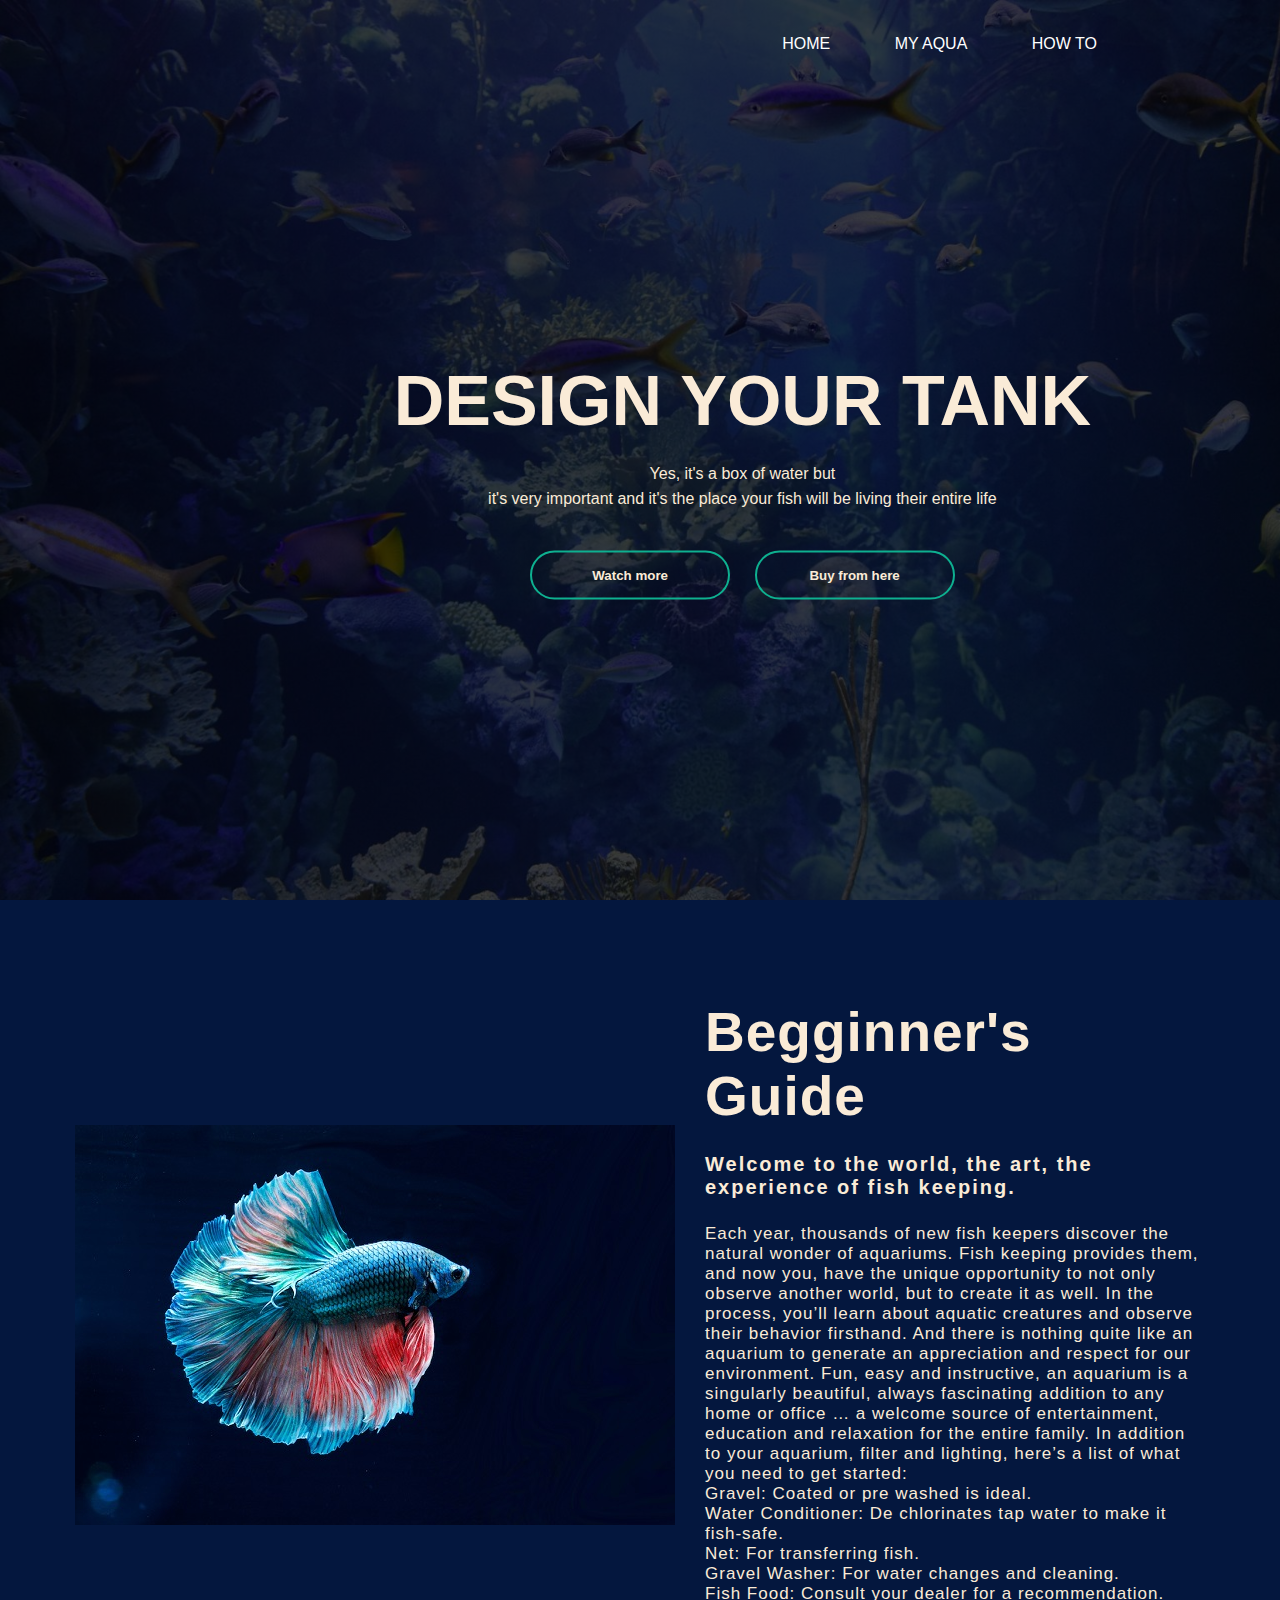
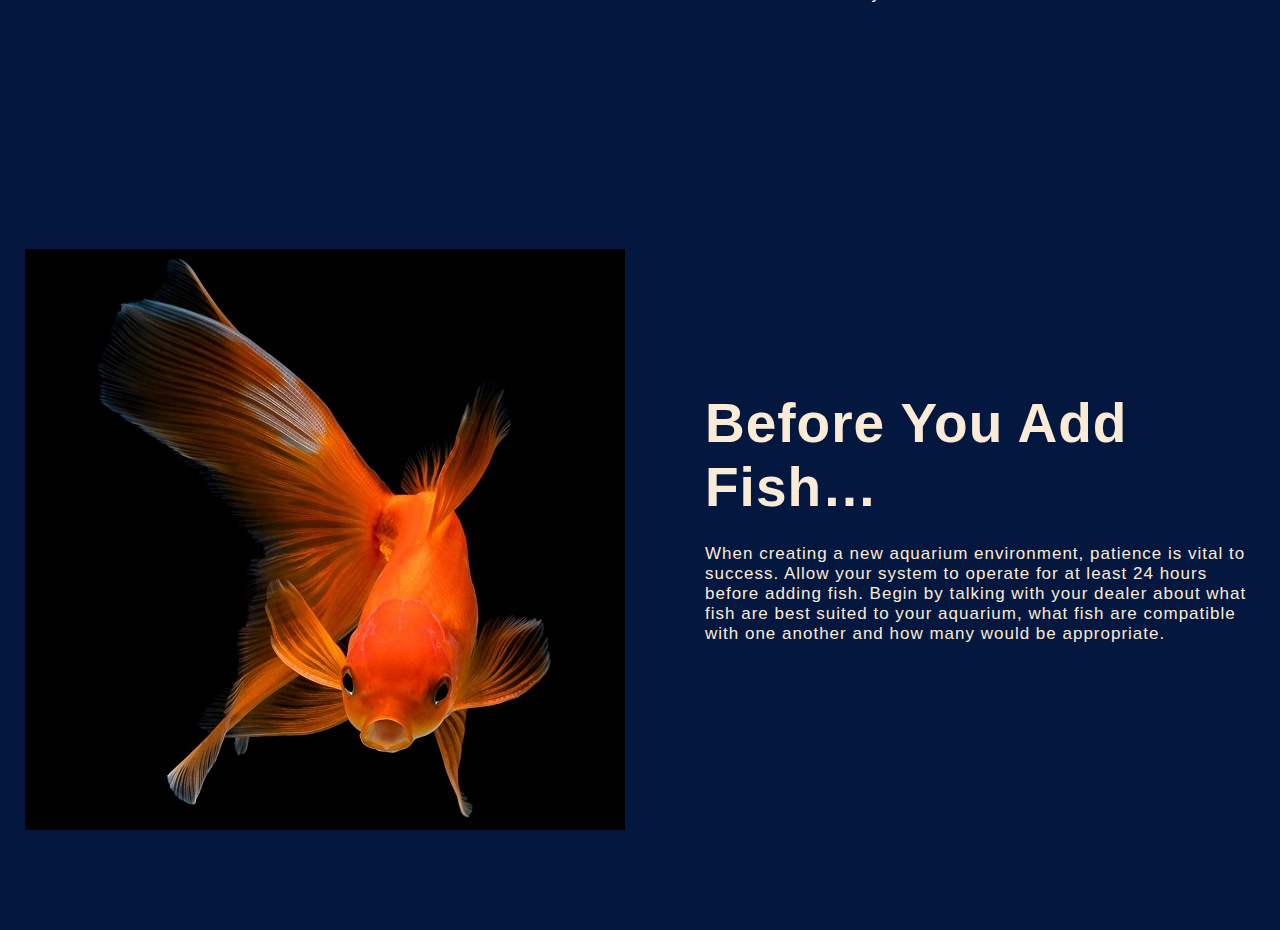
==== index.html @ ea26b8b4 "Add files via upload" ====
<html>
<head>
<title>Aquarium</title>
<link rel="stylesheet" href="style.css">
</head>
<body>
<div class="banner">
	<div class="navbar">
		<nav>
			<ul>
				<li><a href="index.html">Home</a></li>
				<li><a href="second.html">My Aqua</a></li>
				<li><a href="how.html">How to</a></li>
			</ul>
		</nav>
	</div>
	
	<div class="content">
		<h1>DESIGN YOUR TANK</h1>
		<p>Yes, it's a box of water but<br> 
		it's very important and it's the place
		your fish will be living their entire life</p>
		<div>
			<button class="button">Watch more</button>
			<button class="button">Buy from here</button>
		</div>
	</div>
</div>
<section class="aqua">
	<div class="main">
		<img src="betta.jpg" alt="">
		<div class="text">
		<h2>Begginner's Guide</h2>
		<h5>Welcome to the world, the art, the experience of fish keeping.</h5>
		<p>Each year, thousands of new fish keepers discover the natural wonder of aquariums.
		Fish keeping provides them, and now you, have the unique opportunity to not only observe another world, but to create it as well. In the process, you’ll learn about aquatic creatures and observe their behavior firsthand. And there is nothing quite like an aquarium to generate an appreciation and respect for our environment.
		Fun, easy and instructive, an aquarium is a singularly beautiful, always fascinating addition to any home or office … a welcome source of entertainment, education and relaxation for the entire family.
				
In addition to your aquarium, filter and lighting, here’s a list of what you need
 to get started:<br>
Gravel: Coated or pre washed is ideal.<br>
Water Conditioner: De chlorinates tap water to make it fish-safe.<br>Net: For transferring fish.<br>
Gravel Washer: For water changes and cleaning.<br>
Fish Food: Consult your dealer for a recommendation.</p>
		</div>
	</div>
</section>

<div class="how">
	<img src="gold.jpg" alt="">
		<div class="text">
			<h2>Before You Add Fish…</h2>
			<p>When creating a new aquarium environment, patience is vital to success.
				 Allow your system to operate for at least 24 hours before adding fish.
				Begin by talking with your dealer about what fish are best suited to your aquarium, what fish are compatible with one another and how many would be appropriate.
			</p>
</div>

</body>
</html>
---- style.css ----
* 
{margin: 0;
padding: 0;
font-family: sans-serif;
}

.banner {
	width: 100%;
	height: 100vh;
	background-image: linear-gradient(rgba(0,0,0,0.75), rgba(0,0,0,0.75)), url(design.jpg);
	background-size: cover;
	background-position:center;
	padding-left:8%;
	padding-right:8%;
	box-sizing: border-box;
}

.navbar{
	margin: auto;
	width: 85%;
	padding: 35px 0;
	display: flex;
	align-items: center;
	justify-content:space-between;
}

nav{
	list-style: none;
	flex: 1;
	text-align: right;
}

nav ul li{
	list-style:none;
	display:inline-block;
	margin-left: 60px;
}

nav a{
	text-decoration: none;
	color: fff;
	text-transform: uppercase;
}

nav a:hover{
	color: #0EB090;
	transition: 0.5s;
}

.content{
	width: 100%;
	position: absolute;
	top: 50%;
	transform: translateY(-50%);
	text-align: center;
	color: antiquewhite;
}

.content h1{
	font-size: 70px;
	margin-top: 80px;
}

.content p{
	margin: 20px auto;
	font-weight: 100;
	line-height: 25px;
}

button{
	width: 200px;
	padding: 15px 0;
	text-align: center;
	margin: 20px 10px;
	border-radius: 25px;
	font-weight: bold;
	border: 2px solid	#0EB090;
	background: transparent;
	cursor: pointer;
	color: antiquewhite;
}

button:hover {
	color: #0EB090;
	transition: 0.6s;

}

.aqua{
	width: 100%;
	padding: 100px 0;
	background-color: #04173E;
}

.text{
	width: 550px;
	padding-left: 30px;
}

.main{
	width: 1130px;
	max-width: 95%;
	margin: auto;
	display: flex;
	align-items: center;
	justify-content: space-around;
}

.text h2{
	color: antiquewhite;
	font-size: 55px;
	margin-bottom: 25px;
}

.text h5{
	color: antiquewhite;
	letter-spacing: 2px;
	font-size: 20px;
	margin-bottom: 25px;
}
.text {
	color: antiquewhite;
	letter-spacing: 1px;
	font-size: 17px;
	margin-bottom: 45px;
}

.how {
	margin: auto;
	display: flex;
	align-items: center;
	justify-content: space-around;
	background-color: #04173E;
	width: 100%;
	padding: 100px 0;
}

.content1{
	align-items: center;
	color: antiquewhite;
	background-color: #04173E;
	width: 80%;
	padding: 50px;	
	margin: auto;
}

.content1 h1{
	font-size: 40px;
	margin: 30px;
}
.content1 p {
	margin: 30px;
letter-spacing: 2px;
}

.content1 h2{
	margin:30px;
}
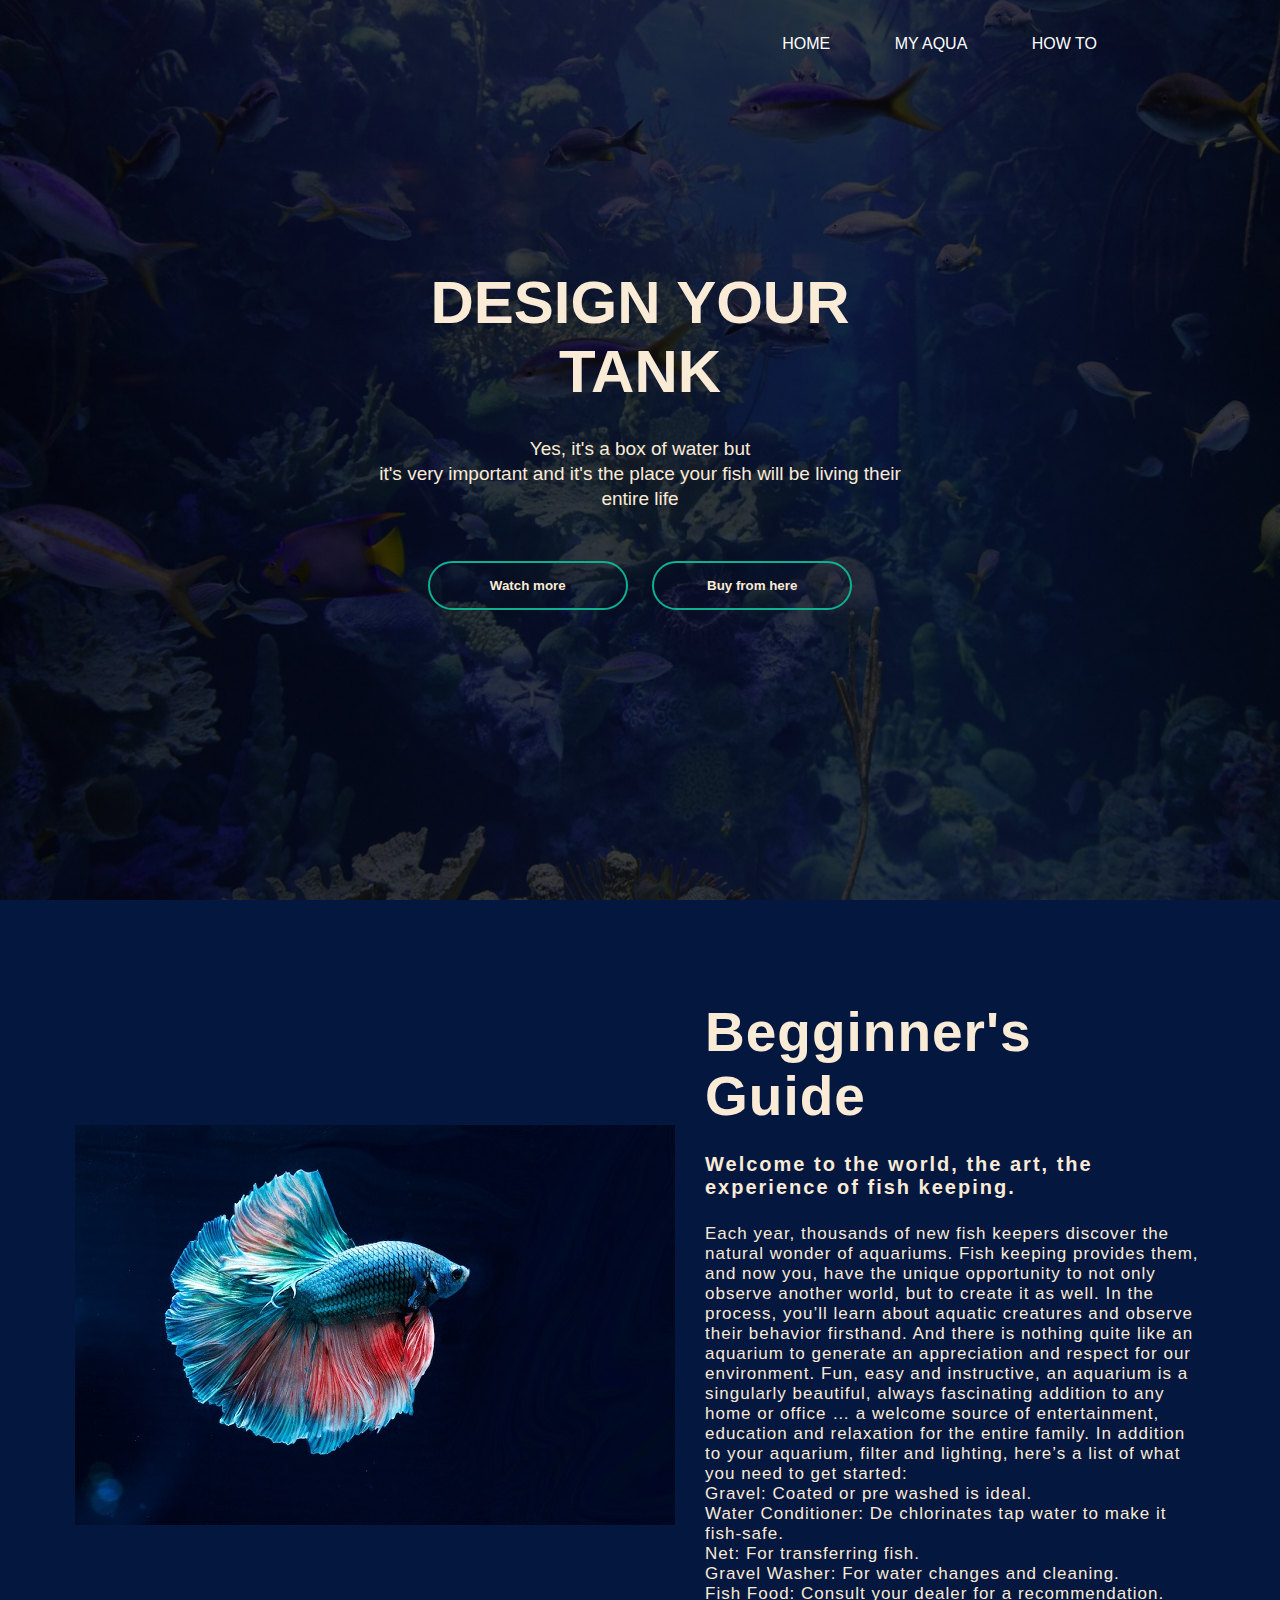
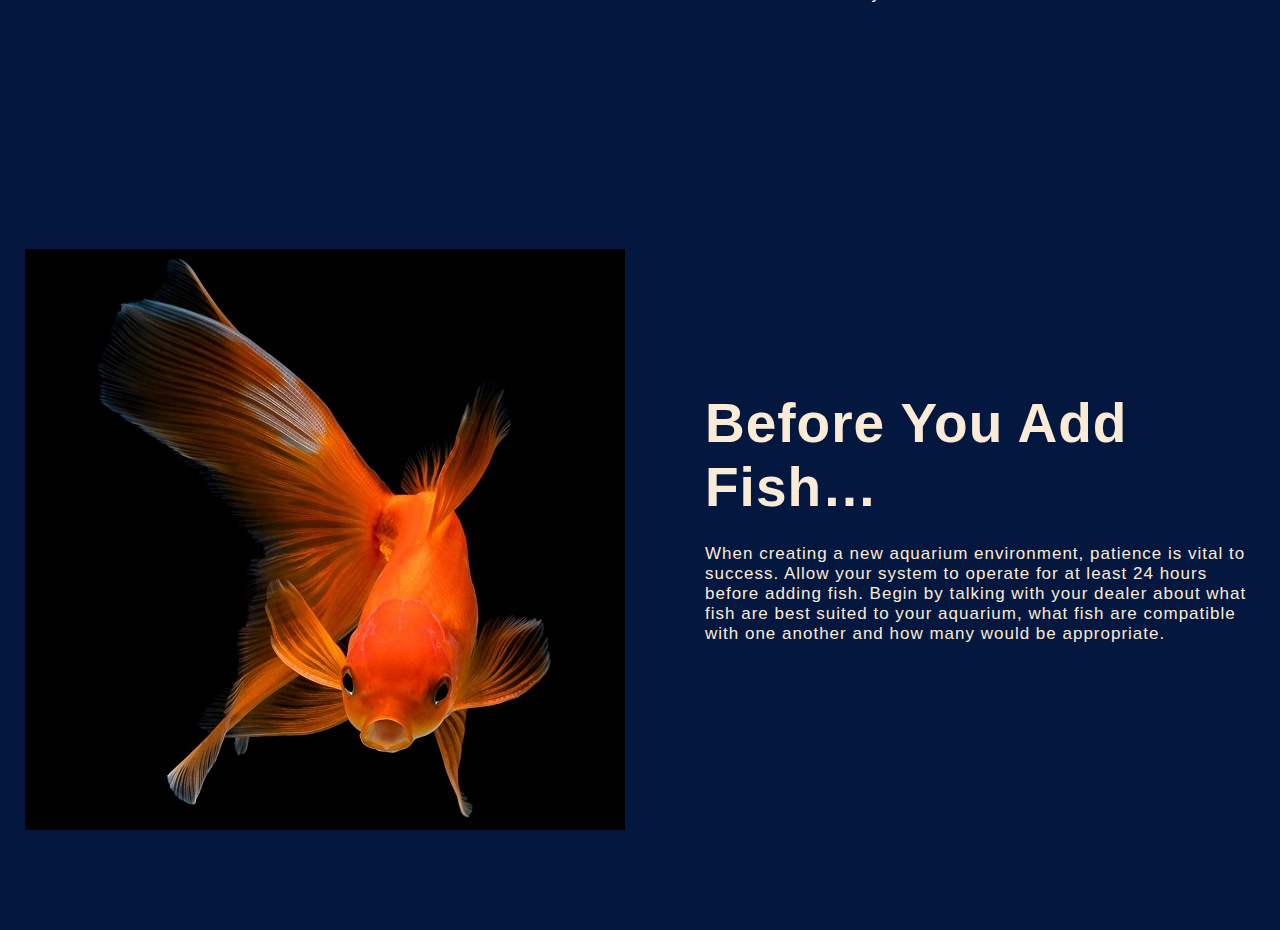
==== commit 0e2f5f17: "Add files via upload" ====
--- a/index.html
+++ b/index.html
@@ -15,7 +15,7 @@
 		</nav>
 	</div>
 	
-	<div class="content">
+	<div class="content-index">
 		<h1>DESIGN YOUR TANK</h1>
 		<p>Yes, it's a box of water but<br> 
 		it's very important and it's the place
--- a/style.css
+++ b/style.css
@@ -47,24 +47,39 @@
 	transition: 0.5s;
 }
 
+.content-index{
+	color: antiquewhite;
+	margin: auto;
+	width: 50%;
+	text-align: center;
+	margin-top: 180px;
+}
+
+.content-index h1{
+	margin-bottom: 30px;
+	font-size: 60px;
+}
+
+
 .content{
-	width: 100%;
-	position: absolute;
-	top: 50%;
-	transform: translateY(-50%);
+	margin: auto;
+	width: 50%;
 	text-align: center;
 	color: antiquewhite;
 }
 
-.content h1{
-	font-size: 70px;
-	margin-top: 80px;
+.content h1 {
+	font-size: 50px;
+	text-align: center;
+	margin-top: 30px;
 }
 
-.content p{
-	margin: 20px auto;
+.content p, .content-index p{
+	margin-bottom: 30px;
+	margin-top: 30px;
 	font-weight: 100;
 	line-height: 25px;
+	font-size: 19px;
 }
 
 button{
